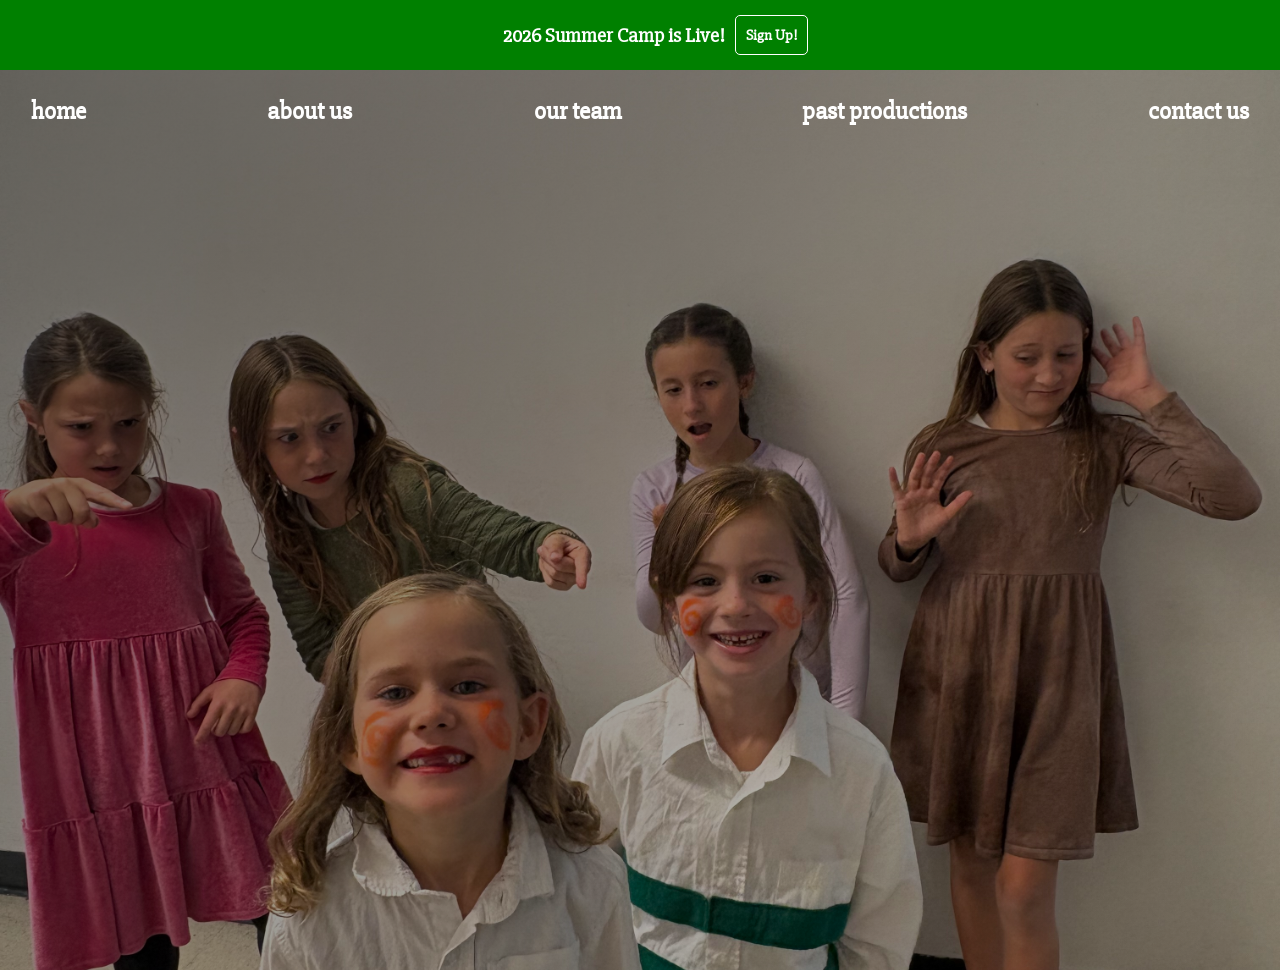
==== aboutus.html @ 9a884989 "update :)" ====
<!DOCTYPE html>
<html lang="en">
<head>
    <meta charset="UTF-8">
    <meta name="viewport" content="width=device-width, initial-scale=1.0">
    <title>Tomato Theatre Company</title>
    <link rel="stylesheet" href="./style.css">
    <link rel="preconnect" href="https://fonts.googleapis.com">
    <link rel="preconnect" href="https://fonts.gstatic.com" crossorigin>
    <link href="https://fonts.googleapis.com/css2?family=Slabo+27px&display=swap" rel="stylesheet">

</head>
<body>
    <div class="current">
        <h5 >2026 Summer Camp is Live!</h5>
        <a href="signup.html"><button >Sign Up!</button></a>
    </div>
    <div class="screen1">
    <img src="./src/IMG_2742.jpeg" alt="Tomato theatre company" id="backgroundImage">
    <header>
        
        <ul>
            <li>
                <a href="index.html" class="slabo-27px-regular">home</a>
            </li>
            <li>
                <a href="aboutus.html" class="slabo-27px-regular">about us</a>
            </li>
            <li>
                <a href="team.html" class="slabo-27px-regular">our team</a>
            </li>
            <li>
                <a href="history.html" class="slabo-27px-regular">past productions</a>
            </li>
            <li>
                <a href="contact.html" class="slabo-27px-regular">contact us</a>
            </li>
        </ul>
    </header>
    <!-- <div class="banner">
        <h1>Tomato Theatre Company</h1>
        <p>Tomato Theatre Company was created to give kids K-6 an opportunity to express their creativity and learn about performing arts through affordable, educational programs. We also give high schoolers in our community a chance to take on leadership roles and make connections with others. </p>
    </div> -->
    <!-- <div class="down">↓</div> -->
</div>
<!-- <script src="background-rotator.js" defer></script> -->
</body>
</html>
---- style.css ----
*{
    margin: 0;
    padding: 0;
    font-family: 'Slabo 27px', serif;
}
body{
    width: 100vw;
    height: 100vh;
}
.screen1{
    display: flex;
    flex-direction: column;
    margin: 0;
    padding: 0;
    align-items: center;
    width: 100vw;
    height: 100vh;
    position: relative;
    isolation: isolate;
}
header{
    display: flex;
    justify-content: center;
    align-items: center;

    padding: 10px;
    width: 100vw;
}
ul{
    display: flex;
    justify-content: space-between;
    align-items: center;
    padding: 1rem;
    width: 100%;
}
li{
    list-style: none;
    margin: 0 15px;
    text-decoration: none;
}
a{
    text-decoration: none;
    color: white;
    font-size: 25px;
    font-family: 'Slabo 27px', serif;
}
.slabo-27px-regular {
  font-family: "Slabo 27px", serif;
  font-weight: 600;
  font-style: normal;
}
#backgroundImage,
.bg-layer{
    position: absolute;
    inset: 0;
    width: 100vw;
    height: 100vh;
    object-fit: cover;
    z-index: -2;
}
.bg-layer{
    z-index: -3;
    transition: opacity 1.8s ease-in-out;
    will-change: opacity;
}
.bg-fade-out{
    opacity: 0;
}
.bg-fade-in{
    opacity: 0;
}
.bg-fade-in-active{
    opacity: 1;
}
.screen1::after{
    content: "";
    position: absolute;
    inset: 0;
    z-index: -1;
    background:
        linear-gradient(120deg, rgba(0, 0, 0, 0.45), rgba(0, 0, 0, 0.15)),
        radial-gradient(circle at 20% 20%, rgba(0, 0, 0, 0.2), rgba(0, 0, 0, 0));
    pointer-events: none;
}
.banner {
    display: flex;
    flex-direction: column;
    width: 40vw;
    align-self: baseline;
    margin-left: 10vw;
    padding-top: 50vh;
}
.banner h1{
    font-size: 45px;
    color: white;

}
.down{
width: 100vw;

}
p{
    color: white;

}
.current{
    display: flex;
    width: 100vw;
    background-color: green;
    align-items: center;
    justify-content: center;
    padding: 15px;
    gap: 10px;
}
.current h5{
    font-size: 20px;
    color: white;
    font-weight: bold;

}
.current button{
    padding: 10px;
    font-size: 15px;
    font-weight: bold;
    background-color: green;
    color: white;
    border: 1px solid white;
    border-radius: 5px;
    cursor: pointer;
}
.current button:hover{
    padding: 10px;
    font-size: 15px;
    font-weight: bold;
    background-color: white;
    color: green;
    border: 1px solid green;
    border-radius: 5px;
    cursor: pointer;
}
.page1{
    width: 100vw;
    height: 100px;
    background-color: #d94833;
}
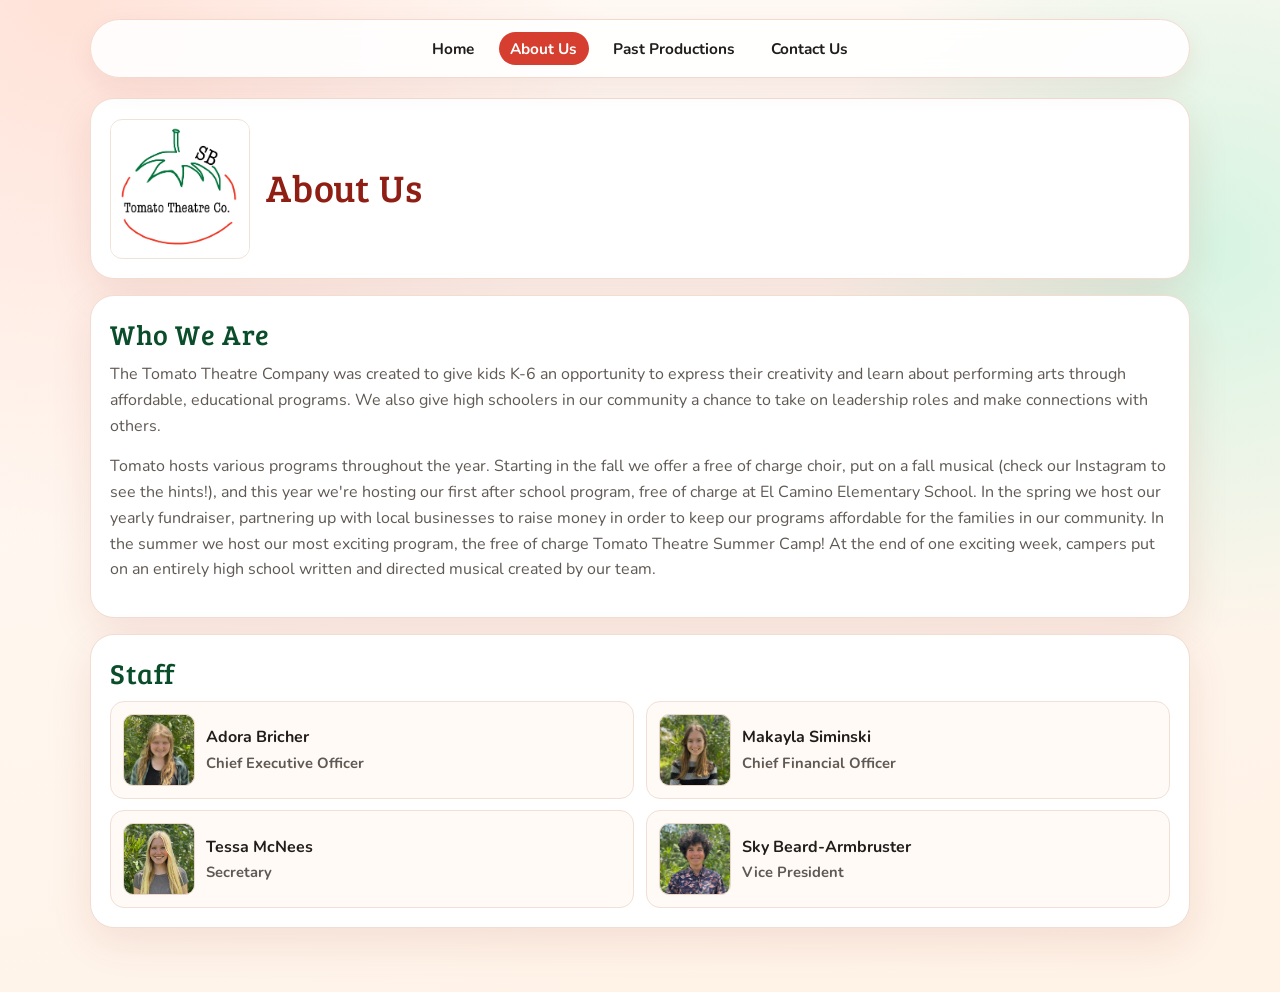
==== commit f92ba242: "hella new updates" ====
--- a/aboutus.html
+++ b/aboutus.html
@@ -1,48 +1,234 @@
 <!DOCTYPE html>
 <html lang="en">
 <head>
-    <meta charset="UTF-8">
-    <meta name="viewport" content="width=device-width, initial-scale=1.0">
-    <title>Tomato Theatre Company</title>
-    <link rel="stylesheet" href="./style.css">
-    <link rel="preconnect" href="https://fonts.googleapis.com">
-    <link rel="preconnect" href="https://fonts.gstatic.com" crossorigin>
-    <link href="https://fonts.googleapis.com/css2?family=Slabo+27px&display=swap" rel="stylesheet">
-
+  <meta charset="UTF-8" />
+  <meta name="viewport" content="width=device-width, initial-scale=1.0" />
+  <title>Tomato Theatre Company | About Us</title>
+  <link rel="preconnect" href="https://fonts.googleapis.com" />
+  <link rel="preconnect" href="https://fonts.gstatic.com" crossorigin />
+  <link href="https://fonts.googleapis.com/css2?family=Bree+Serif&family=Nunito:wght@400;600;700;800&display=swap" rel="stylesheet" />
+  <style>
+    :root {
+      --tomato: #d63f2f;
+      --tomato-dark: #8f1f15;
+      --leaf-dark: #0a4d2a;
+      --ink: #201d1b;
+      --muted: #5f5853;
+    }
+
+    * { box-sizing: border-box; }
+
+    body {
+      margin: 0;
+      font-family: "Nunito", sans-serif;
+      color: var(--ink);
+      background:
+        radial-gradient(circle at 5% 0%, #ffe2d8 0, transparent 35%),
+        radial-gradient(circle at 95% 25%, #d7f4e2 0, transparent 28%),
+        linear-gradient(165deg, #fffaf6 0%, #fff2e6 100%);
+    }
+
+    .page {
+      width: min(1100px, 94vw);
+      margin: 0 auto;
+      padding: 1.2rem 0 3rem;
+    }
+
+    .nav {
+      display: flex;
+      flex-wrap: wrap;
+      justify-content: center;
+      gap: 0.8rem;
+      padding: 0.75rem;
+      margin-bottom: 1.25rem;
+      border-radius: 999px;
+      border: 1px solid #f2d9ce;
+      background: rgba(255, 255, 255, 0.88);
+      box-shadow: 0 10px 28px rgba(143, 31, 21, 0.08);
+      backdrop-filter: blur(8px);
+    }
+
+    .nav a {
+      text-decoration: none;
+      color: var(--ink);
+      font-weight: 700;
+      font-size: 0.96rem;
+      padding: 0.38rem 0.72rem;
+      border-radius: 999px;
+    }
+
+    .nav a.active,
+    .nav a:hover {
+      background: var(--tomato);
+      color: #fff;
+    }
+
+    .card {
+      border-radius: 24px;
+      border: 1px solid #f1ddd1;
+      background: #fff;
+      box-shadow: 0 14px 42px rgba(143, 31, 21, 0.1);
+      padding: 1.2rem;
+      margin-bottom: 1rem;
+    }
+
+    .about-hero {
+      display: grid;
+      grid-template-columns: 140px 1fr;
+      gap: 1rem;
+      align-items: center;
+    }
+
+    .about-hero img {
+      width: 140px;
+      height: 140px;
+      object-fit: contain;
+      border-radius: 12px;
+      border: 1px solid #f1e2d8;
+      background: #fff;
+    }
+
+    h1, h2 {
+      margin: 0;
+      font-family: "Bree Serif", serif;
+      font-weight: 400;
+      letter-spacing: 0.02em;
+    }
+
+    h1 {
+      color: var(--tomato-dark);
+      font-size: clamp(1.8rem, 3vw, 2.5rem);
+      margin-bottom: 0.25rem;
+    }
+
+    h2 {
+      color: var(--leaf-dark);
+      font-size: clamp(1.35rem, 2.2vw, 1.8rem);
+      margin-bottom: 0.55rem;
+    }
+
+    .blurb p {
+      margin: 0 0 0.9rem;
+      color: var(--muted);
+      line-height: 1.62;
+      font-size: 1rem;
+    }
+
+    .staff-list {
+      display: grid;
+      grid-template-columns: 1fr 1fr;
+      gap: 0.7rem;
+    }
+
+    .staff-item {
+      border: 1px solid #f0e0d6;
+      border-radius: 14px;
+      padding: 0.75rem;
+      background: #fffaf6;
+      display: grid;
+      grid-template-columns: 72px 1fr;
+      gap: 0.7rem;
+      align-items: center;
+    }
+
+    .staff-item img {
+      width: 72px;
+      height: 72px;
+      border-radius: 10px;
+      object-fit: cover;
+      border: 1px solid #ecd7cb;
+      display: block;
+    }
+
+    .staff-item strong {
+      display: block;
+      color: var(--ink);
+      margin-bottom: 0.2rem;
+      font-size: 1rem;
+    }
+
+    .staff-item span {
+      color: var(--muted);
+      font-size: 0.92rem;
+      font-weight: 700;
+    }
+
+    @media (max-width: 860px) {
+      .about-hero,
+      .staff-list {
+        grid-template-columns: 1fr;
+      }
+
+      .about-hero img {
+        justify-self: center;
+      }
+
+      .staff-item {
+        grid-template-columns: 1fr;
+        text-align: center;
+      }
+
+      .staff-item img {
+        justify-self: center;
+      }
+    }
+  </style>
 </head>
 <body>
-    <div class="current">
-        <h5 >2026 Summer Camp is Live!</h5>
-        <a href="signup.html"><button >Sign Up!</button></a>
-    </div>
-    <div class="screen1">
-    <img src="./src/IMG_2742.jpeg" alt="Tomato theatre company" id="backgroundImage">
-    <header>
-        
-        <ul>
-            <li>
-                <a href="index.html" class="slabo-27px-regular">home</a>
-            </li>
-            <li>
-                <a href="aboutus.html" class="slabo-27px-regular">about us</a>
-            </li>
-            <li>
-                <a href="team.html" class="slabo-27px-regular">our team</a>
-            </li>
-            <li>
-                <a href="history.html" class="slabo-27px-regular">past productions</a>
-            </li>
-            <li>
-                <a href="contact.html" class="slabo-27px-regular">contact us</a>
-            </li>
-        </ul>
-    </header>
-    <!-- <div class="banner">
-        <h1>Tomato Theatre Company</h1>
-        <p>Tomato Theatre Company was created to give kids K-6 an opportunity to express their creativity and learn about performing arts through affordable, educational programs. We also give high schoolers in our community a chance to take on leadership roles and make connections with others. </p>
-    </div> -->
-    <!-- <div class="down">↓</div> -->
-</div>
-<!-- <script src="background-rotator.js" defer></script> -->
+  <main class="page">
+    <nav class="nav" aria-label="Primary">
+      <a href="index.html">Home</a>
+      <a class="active" href="aboutus.html">About Us</a>
+      <a href="history.html">Past Productions</a>
+      <a href="contact.html">Contact Us</a>
+    </nav>
+
+    <section class="card about-hero">
+      <img src="src/home-assets/logo.jpg" alt="Tomato Theatre Company logo" />
+      <div>
+        <h1>About Us</h1>
+      </div>
+    </section>
+
+    <section class="card blurb">
+      <h2>Who We Are</h2>
+      <p>The Tomato Theatre Company was created to give kids K-6 an opportunity to express their creativity and learn about performing arts through affordable, educational programs. We also give high schoolers in our community a chance to take on leadership roles and make connections with others.</p>
+      <p>Tomato hosts various programs throughout the year. Starting in the fall we offer a free of charge choir, put on a fall musical (check our Instagram to see the hints!), and this year we're hosting our first after school program, free of charge at El Camino Elementary School. In the spring we host our yearly fundraiser, partnering up with local businesses to raise money in order to keep our programs affordable for the families in our community. In the summer we host our most exciting program, the free of charge Tomato Theatre Summer Camp! At the end of one exciting week, campers put on an entirely high school written and directed musical created by our team.</p>
+    </section>
+
+    <section class="card">
+      <h2>Staff</h2>
+      <div class="staff-list">
+        <div class="staff-item">
+          <img src="src/team-assets/adora.jpg" alt="Adora Bricher" />
+          <div>
+            <strong>Adora Bricher</strong>
+            <span>Chief Executive Officer</span>
+          </div>
+        </div>
+        <div class="staff-item">
+          <img src="src/team-assets/makayla.jpg" alt="Makayla Siminski" />
+          <div>
+            <strong>Makayla Siminski</strong>
+            <span>Chief Financial Officer</span>
+          </div>
+        </div>
+        <div class="staff-item">
+          <img src="src/team-assets/tessa.jpg" alt="Tessa McNees" />
+          <div>
+            <strong>Tessa McNees</strong>
+            <span>Secretary</span>
+          </div>
+        </div>
+        <div class="staff-item">
+          <img src="src/team-assets/sky.jpg" alt="Sky Beard-Armbruster" />
+          <div>
+            <strong>Sky Beard-Armbruster</strong>
+            <span>Vice President</span>
+          </div>
+        </div>
+      </div>
+    </section>
+  </main>
 </body>
 </html>
